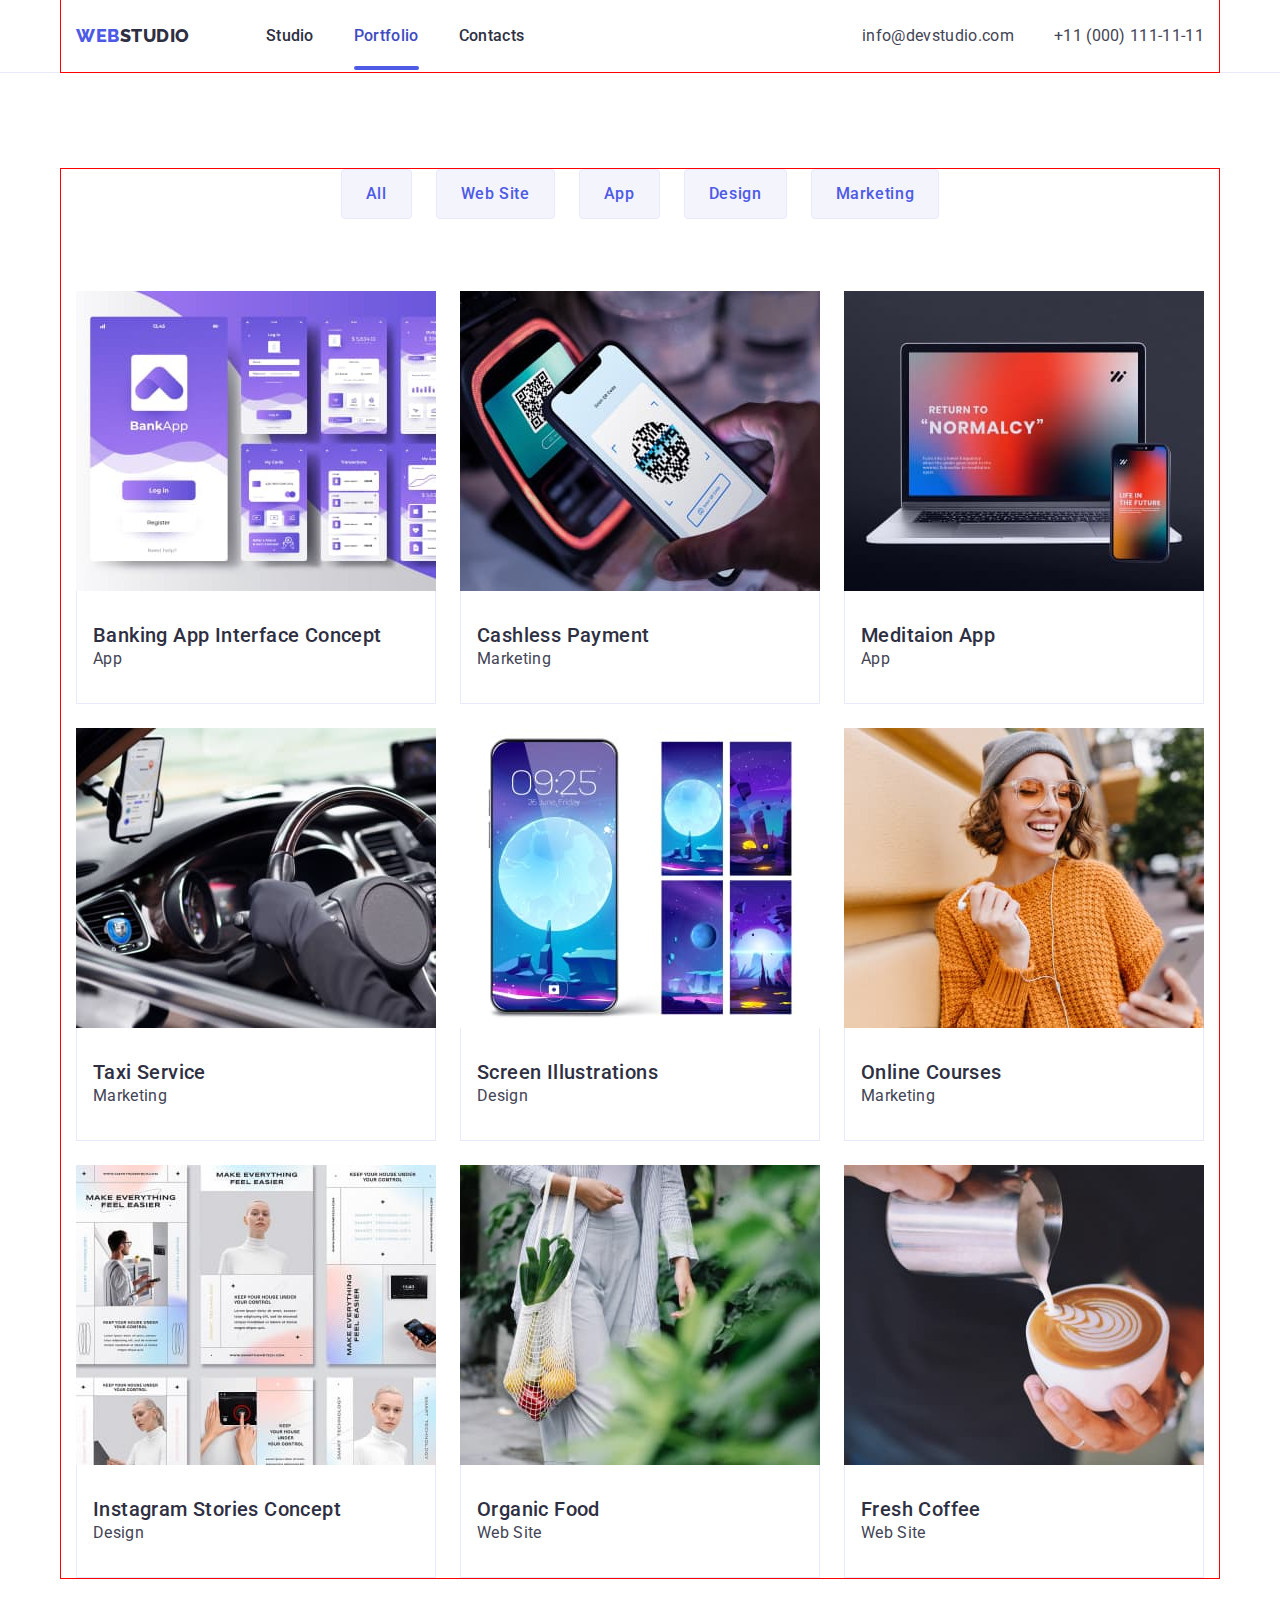
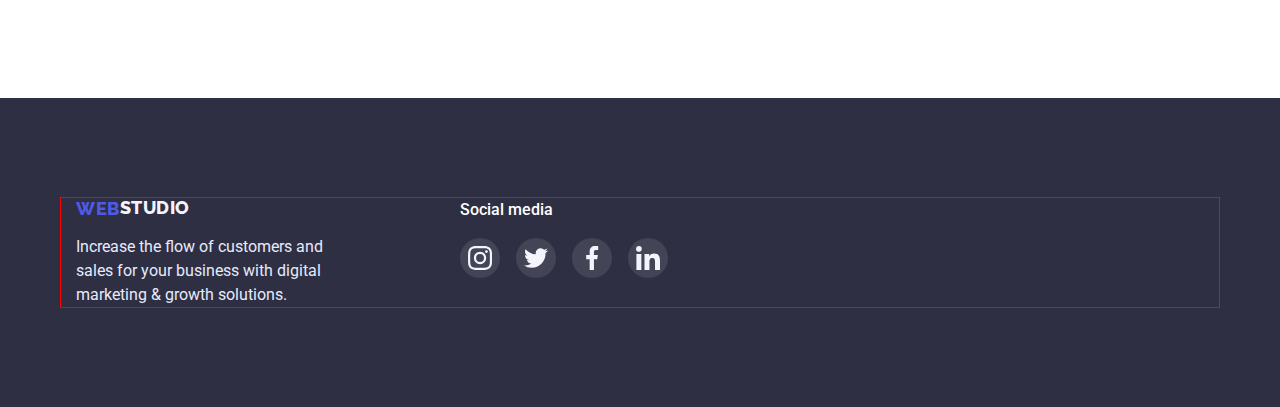
==== portfolio.html @ 139f3792 "Initial commit" ====
<!DOCTYPE html>
<html lang="en">
	<head>
		<meta charset="UTF-8" />
		<meta http-equiv="X-UA-Compatible" content="IE=edge" />
		<meta name="viewport" content="width=device-width, initial-scale=1.0" />
		<link rel="preconnect" href="https://fonts.googleapis.com" />
		<link rel="preconnect" href="https://fonts.gstatic.com" crossorigin />
		<link
			href="https://fonts.googleapis.com/css2?family=Raleway:wght@800&family=Roboto:wght@400;500;700;900&display=swap"
			rel="stylesheet"
		/>
		<link
			href="
		https://cdn.jsdelivr.net/npm/modern-normalize@1.1.0/modern-normalize.min.css
		"
			rel="stylesheet"
		/>

		<link rel="stylesheet" href="./css/styles.css" />
		<title>Portfolio</title>
	</head>
	<body>
		<!-- heder -->
		<header class="header-topline">
			<div class="container blok-header">
				<nav class="navigation">
					<div class="blok-logo">
						<a href="./index.html" class="logo link">Web<span>Studio</span> </a>
					</div>
					<ul class="nav-list">
						<li><a href="./index.html" class="nav-link link"> Studio</a></li>
						<li><a href="" class="nav-link current link">Portfolio </a></li>
						<li><a href="" class="nav-link link">Contacts </a></li>
					</ul>
				</nav>
				<address class="contact">
					<ul class="contact-list">
						<li><a href="mailto:info@devstudio.com" class="contact-link link"> info@devstudio.com</a></li>
						<li><a href="tel:+110001111111" class="contact-link link"> +11 (000) 111-11-11</a></li>
					</ul>
				</address>
			</div>
		</header>
		<main class="main-portfolio">
			<!-- section -->
			<section class="main-list">
				<div class="container">
					<h1 hidden>portfolio</h1>
					<ul class="list-button">
						<li class="button-item">
							<button type="button" class="button-text"> All</button>
						</li>
						<li class="button-item">
							<button type="button" class="button-text">Web Site </button>
						</li>
						<li class="button-item">
							<button type="button" class="button-text">App </button>
						</li>
						<li class="button-item">
							<button type="button" class="button-text"> Design</button>
						</li>
						<li class="button-item">
							<button type="button" class="button-text"> Marketing</button>
						</li>
					</ul>
					<!-- project -->

					<ul class="project-list">
						<li class="project-item">
							<a href="" class="overlay-box">
								<div class="overlay-blok">
									<img src="./images/row1_1.jpg" alt="banking" width="360" height="300" class="project-pic" />
									<p class="overlay"
										>14 Stylish and User-Friendly App Design Concepts · Task Manager App · Calorie Tracker App · Exotic
										Fruit Ecommerce App · Cloud Storage App
									</p>
								</div>
								<div class="blok-text">
									<h3 class="project-subtitle">Banking App Interface Concept</h3>
									<p class="project-text">App</p>
								</div>
							</a>
						</li>
						<li class="project-item">
							<a href="" class="overlay-box">
								<div class="overlay-blok">
									<img src="./images/row1_2.jpg" alt="cash" width="360" height="300" class="project-pic" />
									<p class="overlay"
										>14 Stylish and User-Friendly App Design Concepts · Task Manager App · Calorie Tracker App · Exotic
										Fruit Ecommerce App · Cloud Storage App</p
									>
								</div>

								<div class="blok-text">
									<h3 class="project-subtitle">Cashless Payment</h3>
									<p class="project-text">Marketing</p>
								</div>
							</a>
						</li>
						<li class="project-item">
							<a href="" class="overlay-box">
								<div class="overlay-blok">
									<img src="./images/row1_3.jpg" alt="meditaion" width="360" height="300" class="project-pic" />
									<p class="overlay"
										>14 Stylish and User-Friendly App Design Concepts · Task Manager App · Calorie Tracker App · Exotic
										Fruit Ecommerce App · Cloud Storage App</p
									>
								</div>

								<div class="blok-text">
									<h3 class="project-subtitle">Meditaion App</h3>
									<p class="project-text">App</p>
								</div>
							</a>
						</li>
						<li class="project-item">
							<a href="" class="overlay-box">
								<div class="overlay-blok">
									<img src="./images/row2_1.jpg" alt="car" width="360" height="300" class="project-pic" />
									<p class="overlay"
										>14 Stylish and User-Friendly App Design Concepts · Task Manager App · Calorie Tracker App · Exotic
										Fruit Ecommerce App · Cloud Storage App</p
									>
								</div>

								<div class="blok-text">
									<h3 class="project-subtitle">Taxi Service</h3>
									<p class="project-text">Marketing</p>
								</div>
							</a>
						</li>
						<li class="project-item">
							<a href="" class="overlay-box">
								<div class="overlay-blok">
									<img src="./images/row2_2.jpg" alt="Screen" width="360" height="300" class="project-pic" />
									<p class="overlay"
										>14 Stylish and User-Friendly App Design Concepts · Task Manager App · Calorie Tracker App · Exotic
										Fruit Ecommerce App · Cloud Storage App</p
									>
								</div>

								<div class="blok-text">
									<h3 class="project-subtitle">Screen Illustrations</h3>
									<p class="project-text">Design</p>
								</div>
							</a>
						</li>
						<li class="project-item">
							<a href="" class="overlay-box">
								<div class="overlay-blok">
									<img src="./images/row2_3.jpg" alt="gierl" width="360" height="300" class="project-pic" />
									<p class="overlay"
										>14 Stylish and User-Friendly App Design Concepts · Task Manager App · Calorie Tracker App · Exotic
										Fruit Ecommerce App · Cloud Storage App</p
									>
								</div>

								<div class="blok-text">
									<h3 class="project-subtitle">Online Courses</h3>
									<p class="project-text">Marketing</p>
								</div>
							</a>
						</li>
						<li class="project-item">
							<a href="" class="overlay-box">
								<div class="overlay-blok">
									<img src="./images/row3_1.jpg" alt="Instagram" width="360" height="300" class="project-pic" />
									<p class="overlay"
										>14 Stylish and User-Friendly App Design Concepts · Task Manager App · Calorie Tracker App · Exotic
										Fruit Ecommerce App · Cloud Storage App</p
									>
								</div>

								<div class="blok-text">
									<h3 class="project-subtitle">Instagram Stories Concept</h3>
									<p class="project-text">Design</p>
								</div>
							</a>
						</li>
						<li class="project-item">
							<a href="" class="overlay-box">
								<div class="overlay-blok">
									<img src="./images/row3_2.jpg" alt="Food" width="360" height="300" class="project-pic" />
									<p class="overlay"
										>14 Stylish and User-Friendly App Design Concepts · Task Manager App · Calorie Tracker App · Exotic
										Fruit Ecommerce App · Cloud Storage App</p
									>
								</div>

								<div class="blok-text">
									<h3 class="project-subtitle">Organic Food</h3>
									<p class="project-text">Web Site</p>
								</div>
							</a>
						</li>
						<li class="project-item">
							<a href="" class="overlay-box">
								<div class="overlay-blok">
									<img src="./images/row3_3.jpg" alt="Coffee" width="360" height="300" class="project-pic" />
									<p class="overlay"
										>14 Stylish and User-Friendly App Design Concepts · Task Manager App · Calorie Tracker App · Exotic
										Fruit Ecommerce App · Cloud Storage App</p
									>
								</div>

								<div class="blok-text">
									<h3 class="project-subtitle">Fresh Coffee</h3>
									<p class="project-text">Web Site</p>
								</div>
							</a>
						</li>
					</ul>
				</div>
			</section>
		</main>
		<!-- Page footer -->
		<footer class="blok-footer">
			<div class="container">
				<div class="blok-logo-social">
					<div>
						<div class="logo-blok">
							<a href="./index.html" class="footer-logo link">Web<span class="footer-link">Studio</span> </a>
						</div>
						<p class="footer-text">
							Increase the flow of customers and sales for your business with digital marketing & growth solutions.
						</p>
					</div>

					<div class="footer-social">
						<h2 class="footer-title">Social media</h2>
						<ul class="footer-list">
							<li class="footer-item">
								<a href="" class="footer-icon">
									<svg class="icon-social" width="24" height="24">
										<use href="./images/icons.svg#icon-instagram"></use>
									</svg>
								</a>
							</li>
							<li class="footer-item">
								<a href="" class="footer-icon">
									<svg class="icon-social" width="24" height="24">
										<use href="./images/icons.svg#icon-twitter"></use>
									</svg>
								</a>
							</li>
							<li class="footer-item">
								<a href="" class="footer-icon">
									<svg class="icon-social" width="24" height="24">
										<use href="./images/icons.svg#icon-facebook"></use>
									</svg>
								</a>
							</li>
							<li class="footer-item">
								<a href="" class="footer-icon">
									<svg class="icon-social" width="24" height="24">
										<use href="./images/icons.svg#icon-linkedin"></use>
									</svg>
								</a>
							</li>
						</ul>
					</div>
				</div>
			</div>
		</footer>
	</body>
</html>
---- css/styles.css ----
:root {
	--main-text-color: #ffffff;
	--title-text-color: #2e2f42;
	--subtitle-text-color: #434455;
}

body {
	font-family: "Roboto", sans-serif;
	font-style: normal;
	color: var(--main-text-color);
	background-color: #ffffff;
}

ul,
li {
	text-decoration: none;
	list-style: none;
	margin: 0;
	margin: 0;
	padding-left: 0;
}
h1,
h2,
h3,
h4,
h5,
h6,
p {
	margin: 0;
	margin: 0;
}
.section {
	padding-top: 120px;
	padding-bottom: 120px;
}
.link {
	text-decoration: none;
	list-style: none;
}
img {
	display: block;
	max-width: 100%;
	height: auto;
}
.header-topline {
	box-sizing: border-box;
	background: var(--main-text-color);
	border-bottom: 1px solid #e7e9fc;
}
.container {
	width: 1158px;
	margin: 0 auto;
	outline: 1px solid red;
	padding-left: 15px;
	padding-right: 15px;
}
.blok-header {
	display: flex;
}

.navigation {
	display: flex;
	align-items: center;
}
.nav-list {
	display: flex;
	padding: 0px;
	gap: 40px;
	position: relative;
	padding: 24px 0; 
}
span {
	line-height: 1.33;
	color: var(--title-text-color);
}

.logo {
	font-family: "Raleway", sans-serif;
	font-weight: 800;
	font-size: 18px;
	line-height: 1.6;
	letter-spacing: 0.03em;
	text-transform: uppercase;
	color: #4d5ae5;
	align-items: center;
	margin-right: 76px;
}

.nav-link {
	font-weight: 500;
	font-size: 16px;
	line-height: 1.5;
	letter-spacing: 0.02em;
	color: var(--title-text-color);
	padding-top: 24px;
	padding-bottom: 24px;
	transition-property: color;
	transition-duration: 250ms;
	transition-timing-function: cubic-bezier(0.4, 0, 0.2, 1);
	transition-delay: 250ms;
	position: relative;
	
}

.nav-link:hover,
.nav-link:focus {
	color: #4d5ae5;
	

}
.current {
	color:rgba(64, 75, 191, 1);
	padding: 24px 0px;
	
	
}
.current::after {
	content:"";
	display: block;
	width: 100%;
	height: 4px;
	background-color: #4d5ae5;
	border-radius: 2px;
	position: absolute; 
	left: 0;
	bottom: -1px;
	

}

.contact {
	margin-left: auto;
}
.contact-list {
	display: flex;
	gap: 40px;
}
.contact-link {
	display: block;
	font-style: normal;
	font-weight: 400;
	font-size: 16px;
	line-height: 1.5;
	letter-spacing: 0.02em;
	color: var(--subtitle-text-color);
	padding-top: 24px;
	padding-bottom: 24px;
	transition-property: color;
	transition-duration: 250ms;
	transition-timing-function: cubic-bezier(0.4, 0, 0.2, 1);
	transition-delay: 250ms;
}

.contact-link:hover,
.contact-link:focus {
	color: #404bbf;
}

/* section-hero */

.hero-title {
	font-weight: 700;
	font-size: 56px;
	line-height: 1.07;
	text-align: center;
	letter-spacing: 0.02em;
	color: var(--main-text- color);
	width: 496px;
	margin-left: auto;
	margin-right: auto;
}

.hero-section {
	padding-top: 188px;
	padding-bottom: 188px;
	background-image: linear-gradient(rgba(46, 47, 66, 0.7), rgba(46, 47, 66, 0.7)), url("../images/people-office.jpg");
	background-repeat: no-repeat;
	background-position: center;
	background-size: 1440px;
}

.button {
	border: none;
	font: inherit;
	font-family: "Roboto", sans-serif;
	font-weight: 500;
	font-size: 16px;
	line-height: 1.5;
	gap: 10px;
	align-items: center;
	letter-spacing: 0.04em;
	color: #ffffff;
	cursor: pointer;
	background: #4d5ae5;
	box-shadow: 0px 4px 4px rgba(0, 0, 0, 0.15);
	border-radius: 4px;
	min-width: 169px;
	padding: 16px 32px;
	margin-top: 48px;
	transition-property: color, background;
	transition-duration: 250ms, 250ms;
	transition-timing-function: cubic-bezier(0.4, 0, 0.2, 1), cubic-bezier(0.4, 0, 0.2, 1);
	transition-delay: 250ms, 250ms;
}

.button:hover,
.button:focus {
	color: #ffffff;
	background: #404bbf;
}
.btn-blok {
	display: flex;
	justify-content: center;
	flex-direction: row;
}

/* modal */
.backdrop {
	display: flex;
	background: rgba(46, 47, 66, 0.4);
	position: fixed;
	top: 0;
	left: 0;
	width: 100%;
	height: 100%;
	z-index: 100;
	opacity: 1;
	transition: opacity 250ms cubic-bezier(0.4, 0, 0.2, 1); 
	
}


.backdrop.is-hidden {
	opacity: 0;
	pointer-events: none;
}
.backdrop.is-hidden.modal {
	transform: translate(-50%, -50%) scale(1.1);
}
.modal {
	background: #FCFCFC;
	box-shadow: 0px 1px 1px rgba(0, 0, 0, 0.14), 0px 1px 3px rgba(0, 0, 0, 0.12), 0px 2px 1px rgba(0, 0, 0, 0.2);
	border-radius: 4px;
	width: 407px;
	height: 576px;
	position: absolute;
	top: 50%;
	left: 50%;
	transform: translate(-50%, -50%) scale(1);
	transition: transform 250ms cubic-bezier(0.4, 0, 0.2, 1);
	
}
.modal-btn {
	position: absolute;
	left: 360px;	
	top: 24px;
	box-sizing: border-box;
	cursor: pointer;
	border-radius: 50%;
	background: #E7E9FC;
	border: 1px solid rgba(0, 0, 0, 0.1);
	min-width: 24px;
	padding: 8px;
	transition-property: background;
	transition-duration: 250ms;
	transition-timing-function: cubic-bezier(0.4, 0, 0.2, 1);
	
}

.modal-btn:hover,
.modal-btn:focus {
background: #404BBF;

}

.icon-close-black {
	fill: #2E2F42;
	display: flex;
	justify-content: center;
	align-items: center;
	width: 100%;
	height: 100%;
	transition-property: fill;
	transition-duration: 250ms;
	transition-timing-function: cubic-bezier(0.4, 0, 0.2, 1);
		
	
}

.icon-close-black:hover,
.icon-close-black:focus {
	
fill: #e7e9fc;

}
/* feature */

.feature-title {
	position: absolute;
	width: 1px;
	height: 1px;
	margin: -1px;
	border: 0;
	padding: 0;
	white-space: nowrap;
	clip-path: inset(100%);
	clip: rect(0 0 0 0);
	overflow: hidden;
}
.feature-list {
	display: flex;
	flex-direction: row;
}
.feature-item {
	display: flex;
	flex-direction: column;
	align-items: flex-start;
	padding: 0px;
	gap: 8px;
}
.feature-item:not(:last-child) {
	margin-right: 24px;
}
.feature-icon {
	fill: #f4f4fd, #2e2f42, #4d5ae5;
}
.blok-feature-icon {
	width: 264px;
	height: 112px;
	box-sizing: border-box;
	background: #f4f4fd;
	border-radius: 4px;
	display: flex;
	justify-content: center;
	align-items: center;
}

.feature-subtitle {
	font-weight: 500;
	font-size: 20px;
	line-height: 1.2;
	letter-spacing: 0.02em;
	color: var(--title-text-color);
}
.feature-text {
	font-weight: 400;
	font-size: 16px;
	line-height: 1.5;
	letter-spacing: 0.02em;
	color: var(--subtitle-text-color);
}

/* section-activity */

.section-activity {
	padding-bottom: 120px;
}
.activity-title {
	font-weight: 700;
	font-size: 36px;
	line-height: 1.11;
	color: var(--title-text-color);
	text-align: center;
	letter-spacing: 0.02em;
	text-transform: capitalize;
	margin-bottom: 72px;
}
.activity-list {
	display: flex;
	flex-direction: row;
	align-items: flex-start;
	padding: 0px;
}

.activity-item {
	display: flex;
	flex-direction: column;
	align-items: flex-start;
	padding: 0px;
}
.activity-item:not(:last-child) {
	margin-right: 24px;
}

.activity-pic {
	background-blend-mode: soft-light, normal;
	border: 1px solid #e7e9fc;
}

/* section-team */
.social {
	outline: 1px solid red;
	display: flex;
	gap: 24px;
}
.team-title {
	font-weight: 700;
	font-size: 36px;
	line-height: 1.11;
	color: var(--title-text-color);
	text-align: center;
	letter-spacing: 0.02em;
	text-transform: capitalize;
	margin-bottom: 72px;
}

.team-light-bg {
	background: #f4f4fd;
}
.team-list {
	display: flex;
}
.team-inner {
	background: #ffffff;
	box-shadow: 0px 1px 6px rgba(46, 47, 66, 0.08), 0px 1px 1px rgba(46, 47, 66, 0.16), 0px 2px 1px rgba(46, 47, 66, 0.08);
	border-radius: 0px 0px 4px 4px;
	display: flex;
	flex-direction: column;
	align-items: center;
}
.team-text {
	padding: 32px 16px;
}
.team-inner:not(:last-child) {
	margin-right: 24px;
}

.team-subtitle {
	font-weight: 500;
	font-size: 20px;
	line-height: 1.2;
	color: var(--title-text-color);
	display: flex;
	justify-content: center;
	padding-bottom: 8px;
}

.team-item {
	font-weight: 400;
	font-size: 16px;
	line-height: 1.5;
	color: var(--subtitle-text-color);
	display: flex;
	justify-content: center;
	align-items: center;
	padding-bottom: 8px;
}

.team-social {
	width: 40px;
	height: 40px;
	box-sizing: border-box;
	background: #4d5ae5;
	display: flex;
	justify-content: center;
	align-items: center;
	border-radius: 50%;
}


.team-icon {
	fill: #f4f4fd;
	width: 100%;
	height: 100%;
	display: flex;
	justify-content: center;
	align-items: center;
	border-radius: 50%;
	transition-property: background;
	transition-duration: 250ms;
	transition-timing-function: cubic-bezier(0.4, 0, 0.2, 1);
	
}

.team-icon:hover,
.team-icon:focus {
	background: #404bbf;
}

/* customers */
.customers {
	padding-top: 130px;
}
.customers-title {
	font-family: "Roboto";
	font-style: normal;
	font-weight: 700;
	font-size: 36px;
	line-height: 1.11;
	color: #2e2f42;
	text-align: center;
	letter-spacing: 0.02em;
	text-transform: capitalize;
	margin-bottom: 72px;
}

.customers-list {
	display: flex;
	gap: 24px;
}
.customers-item {
	width: 168px;
	height: 88px;
	box-sizing: border-box;
	display: flex;
	justify-content: center;
	align-items: center;
	fill: #8e8f99;
}

.customers-icon {
	fill: #8e8f99;
	border: 1px solid #8e8f99;
	border-radius: 4px;
	width: 100%;
	height: 100%;
	display: flex;
	justify-content: center;
	align-items: center;
	transition-property: fill, border, border-radius;
	transition-duration: 250ms, 250ms, 250ms;
	transition-timing-function: cubic-bezier(0.4, 0, 0.2, 1), cubic-bezier(0.4, 0, 0.2, 1), cubic-bezier(0.4, 0, 0.2, 1);
	
}
.customers-icon:hover,
.customers-icon:focus {
	fill: #404bbf;
	border: 1px solid #404bbf;
	border-radius: 4px;
	fill: #404bbf;
}

/* footer */
.blok-logo-social {
	display: flex;
}
.logo-blok {
	margin-bottom: 16px;
}
.footer-logo {
	font-family: "Raleway", sans-serif;
	font-weight: 800;
	font-size: 18px;
	line-height: 1.17;
	display: flex;
	align-items: center;
	letter-spacing: 0.03em;
	text-transform: uppercase;
	color: #4d5ae5;
}

.footer-link {
	font-family: "Raleway", sans-serif;
	font-weight: 800;
	font-size: 18px;
	line-height: 1.16;
	display: flex;
	align-items: center;
	letter-spacing: 0.03em;
	text-transform: uppercase;
	color: #f4f4fd;
}

.footer-text {
	font-weight: 400;
	font-size: 16px;
	line-height: 1.5;
	color: #e7e9fc;
	width: 264px;
}
.blok-footer {
	background: #2e2f42;
	padding-top: 100px;
	padding-bottom: 100px;
}

.footer-title {
	font-family: "Roboto";
	font-style: normal;
	font-weight: 500;
	font-size: 16px;
	line-height: 1.5;
	color: #ffffff;
	margin-bottom: 16px;
}
.footer-social {
	margin-left: 120px;
}
.footer-list {
	display: flex;
	gap: 16px;
}
.footer-item {
	width: 40px;
	height: 40px;
	display: flex;
	justify-content: center;
	align-items: center;
	background: #434455;
	border-radius: 50%;
}


.icon-social {
	display: flex;
}



.footer-icon {
	fill: #f4f4fd;
	width: 100%;
	height: 100%;
	display: flex;
	justify-content: center;
	align-items: center;
	border-radius: 50%;
	transition-property: background;
	transition-duration: 250ms;
	transition-timing-function: cubic-bezier(0.4, 0, 0.2, 1);
	}

.footer-icon:hover,
.footer-icon:focus {
	background: #31d0aa;
	}
/* portfolio */
/* top-line */
/* section */
/* button */

.main-list {
	padding-top: 96px;
	padding-bottom: 120px;
}
.list-button {
	display: flex;
	flex-direction: row;
	align-items: flex-start;
	padding: 0px;
	gap: 24px;
	justify-content: center;
	margin-bottom: 72px;
}

.button-text {
	font-family: inherit;
	font-style: normal;
	font-weight: 500;
	font-size: 16px;
	line-height: 1.5;
	display: flex;
	align-items: center;
	text-align: center;
	letter-spacing: 0.04em;
	color: #4d5ae5;
	flex: none;
	order: 0;
	flex-grow: 0;
	background: #f4f4fd;
	border: 1px solid #e7e9fc;
	border-radius: 4px;
	padding: 12px 24px;
	transition-property: background, box-shadow, border-color, color;
	transition-duration: 250ms;
	transition-timing-function: cubic-bezier(0.4, 0, 0.2, 1);
}
.button-text:hover,
.button-text:focus {
	background: #404bbf;
	box-shadow: 0px 3px 1px rgba(0, 0, 0, 0.1), 0px 2px 1px rgba(0, 0, 0, 0.08), 0px 2px 2px rgba(0, 0, 0, 0.12);
	border-radius: 4px;
	border-color: #404bbf;
	color: #ffffff;
}

.project-list {
	display: flex;
	flex-wrap: wrap;
	gap: 24px;
	list-style: none;
}

.project-item {
	flex-basis: calc((100% - 48px) / 3);
	transition-property: background, box-shadow;
	transition-duration: 250ms, 250ms;
	transition-timing-function: cubic-bezier(0.4, 0, 0.2, 1), cubic-bezier(0.4, 0, 0.2, 1);
	transition-delay: 250ms, 250ms;
}

.project-item:hover,
.project-item:focus {
	background: #ffffff;
	box-shadow: 0px 1px 6px rgba(46, 47, 66, 0.08), 0px 1px 1px rgba(46, 47, 66, 0.16), 0px 2px 1px rgba(46, 47, 66, 0.08);
}

.overlay {
	font-style: normal;
	font-weight: 400;
	font-size: 16px;
	line-height: 24px;
	letter-spacing: 0.02em;
	color: #f4f4fd;
	padding: 40px 32px 164px 32px;
	position: absolute;
	background: #4d5ae5;
	mix-blend-mode: normal;
	width: 100%;
	top: 0;
	left: 0;
	transform: translate(0, 100%);
	transition: 250ms linear transform;
}

.overlay-blok {
	position: relative;
	overflow: hidden;
	
	
}

.overlay-box {
text-decoration: none;
}

.overlay-box:hover .overlay,
.overlay-box:focus .overlay 
{
	transform: translate(0, 0);
}

.project-subtitle {
	font-weight: 500;
	font-size: 20px;
	line-height: 1.2;
	letter-spacing: 0.02em;
	color: var(--title-text-color);
	
}

.project-text {
	font-weight: 400;
	font-size: 16px;
	line-height: 1.5;
	letter-spacing: 0.02em;
	color: var(--subtitle-text-color);
}

.blok-text {
	padding-top: 32px;
	padding-bottom: 32px;
	padding-left: 16px;
	border-bottom: 1px solid #e7e9fc;
	border-left: 1px solid #e7e9fc;
	border-right: 1px solid #e7e9fc;
}
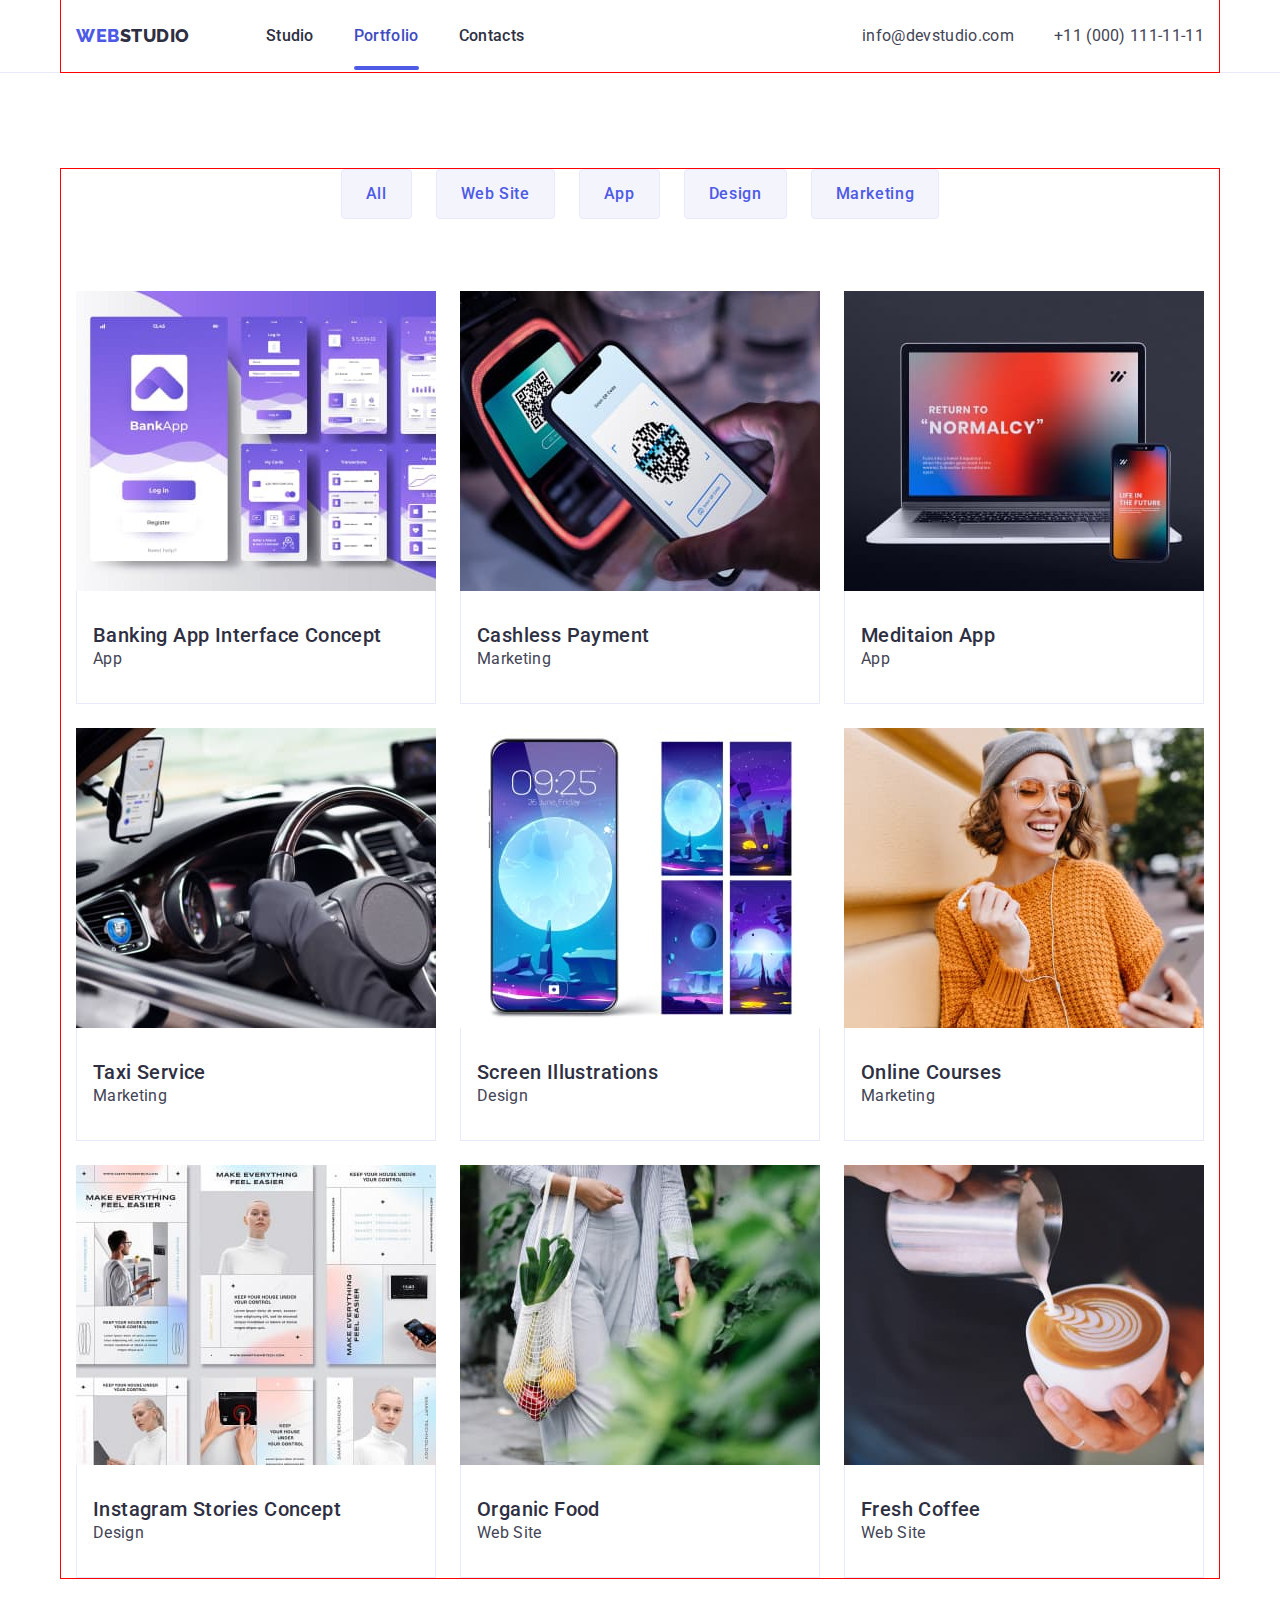
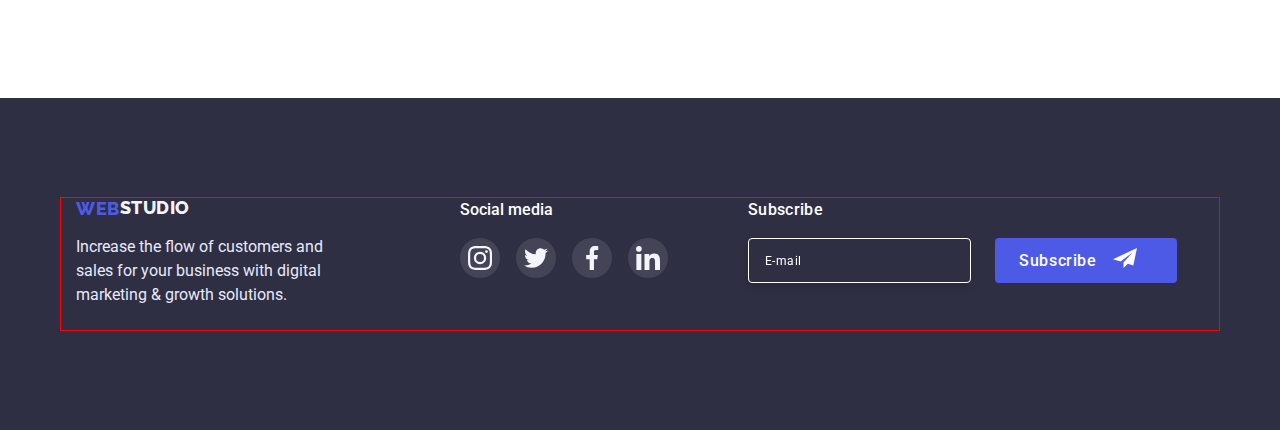
==== commit 56326a9b: "dz6_v1" ====
--- a/portfolio.html
+++ b/portfolio.html
@@ -260,6 +260,28 @@
 							</li>
 						</ul>
 					</div>
+					<form class="input-email" autocomplete="off">
+						<p class="form-text">Subscribe</p>
+						<div class="footer-form">
+							<input
+								aria-label="Email"
+								type="email"
+								name="user-email"
+								class="footer-form-input"
+								required
+								placeholder="E-mail"
+							/>
+
+							<button type="submit" class="footer-form-sumbit">
+								Subscribe
+								<span class="footer-form-icon">
+									<svg class="form-icon" width="24" height="24">
+										<use href="./images/symbol-defs6.svg#icon-Frame"></use>
+									</svg>
+								</span>
+							</button>
+						</div>
+					</form>
 				</div>
 			</div>
 		</footer>
--- a/css/styles.css
+++ b/css/styles.css
@@ -248,6 +248,7 @@
 	left: 50%;
 	transform: translate(-50%, -50%) scale(1);
 	transition: transform 250ms cubic-bezier(0.4, 0, 0.2, 1);
+	padding: 72px 24px 24px 24px ;
 	
 }
 .modal-btn {
@@ -291,8 +292,153 @@
 .icon-close-black:focus {
 	
 fill: #e7e9fc;
-
-}
+}
+/* modal form */
+
+.modal-form-title {
+	padding-bottom: 16px;
+	font-weight: 500;
+	font-size: 16px;
+	line-height: 1.5;
+	text-align: center;
+	letter-spacing: 0.02em;
+	color: #2E2F42;
+
+}
+ 
+.modal-form{
+	display: flex;
+	flex-direction: column;
+}
+.modal-form-input {
+	width: 100%;
+	height: 40px;
+	border-radius: 4px;
+	border: solid 1px;
+	padding-left: 38px;
+	color: #000;
+	font-size: 16px;
+	font-weight: 500;
+
+
+}
+  
+.modal-label {
+	display: block;
+	font-weight: 400;
+	font-size: 12px;
+	line-height: 1.17;
+	letter-spacing: 0.04em;
+	color: #8E8F99;
+ }
+ .modal-form-field {
+	margin-bottom: 4px;
+ }
+.modal-form-icon {
+	display: block;
+	position: relative;
+	transition:border-color 250ms cubic-bezier(0.4, 0, 0.2, 1);
+}
+.modal-icon {
+	display: block;
+	position: absolute;
+	top: 50%;
+	left: 16px;
+	transform: translateY(-50%);
+	transition: fill 250ms cubic-bezier(0.4, 0, 0.2, 1); 
+}
+.modal-form-input:focus {
+	outline: none; 
+	border-color: rgba(64, 75, 191, 1);
+}
+.modal-form-input:focus + .modal-icon {
+	fill: rgba(64, 75, 191, 1);
+}
+.modal-form-textarea {
+	width: 100%;
+	height: 100px;
+	padding: 8px 24px 16px 24px;
+	resize: none;
+	border-radius: 4px;
+	transition: border-color 250ms cubic-bezier(0.4, 0, 0.2, 1);
+
+}
+.modal-form-textarea:focus {
+	border-color:rgba(64, 75, 191, 1);
+	outline: none;
+
+}
+
+.modal-form-textarea::placeholder {
+	font-size: 12px;
+	color: rgba(46, 47, 66, 0.4);
+}
+.modal-form-chek-desc {
+	display: flex;
+	align-items: center;
+	font-size: 14px;
+}
+
+.visually-hidden { 
+	position: absolute;
+	width: 1px;
+	height: 1px;
+	margin: -1px;
+	border: 0;
+	padding: 0;
+	white-space: nowrap;
+	clip-path: inset(100%);
+	clip: rect(0 0 0 0);
+	overflow: hidden;
+}
+
+.icon-chek {
+	display: block;	
+	border: 1px solid #2E2F42;
+	border-radius: 2px;
+	margin-right: 8px;
+	transition:  background-color 250ms cubic-bezier(0.4, 0, 0.2, 1); 
+	fill: #f4f4fd;
+		}
+
+.checkbox:checked + .modal-form-chek-desc .modal-chek-icon .icon-chek {
+	background-color: rgba(64, 75, 191, 1);
+	border: 1px solid rgba(64, 75, 191, 1);
+	
+}
+
+.modal-form-sumbit.modal-form-sumbit {
+	align-self: center;
+	border: none;
+	font: inherit;
+	font-family: "Roboto", sans-serif;
+	font-weight: 500;
+	font-size: 16px;
+	line-height: 1.5;
+	gap: 10px;
+	align-items: center;
+	letter-spacing: 0.04em;
+	color: #ffffff;
+	cursor: pointer;
+	background: #4d5ae5;
+	box-shadow: 0px 4px 4px rgba(0, 0, 0, 0.15);
+	border-radius: 4px;
+	min-width: 169px;
+	padding: 16px 32px;
+	margin-top: 24px;
+	transition-property: color, background;
+	transition-duration: 250ms, 250ms;
+	transition-timing-function: cubic-bezier(0.4, 0, 0.2, 1), cubic-bezier(0.4, 0, 0.2, 1);
+	transition-delay: 250ms, 250ms;
+}
+
+.modal-form-sumbit.modal-form-sumbit:focus {
+	color: #ffffff;
+	background: #404bbf;
+}
+
+
+
 /* feature */
 
 .feature-title {
@@ -623,7 +769,82 @@
 .footer-icon:hover,
 .footer-icon:focus {
 	background: #31d0aa;
-	}
+		}
+
+
+		/* FORM FOOTER */
+
+.input-email {
+	padding: 0px 159px 132px 80px;
+	width: 453px;
+	height: 80px;
+}
+.form-text {
+	font-family: 'Roboto';
+	font-style: normal;
+	font-weight: 500;
+	font-size: 16px;
+	line-height: 1.5;
+	letter-spacing: 0.02em;
+	color: #FFFFFF;
+	padding-bottom: 16px;
+
+}
+.footer-form-input {
+	border: 1px solid #FFFFFF;
+	filter: drop-shadow(0px 4px 4px rgba(0, 0, 0, 0.15));
+	border-radius: 4px;		
+	background-color: #2E2F42;
+	resize: none;
+	padding-left: 16px;
+}
+
+
+.footer-form-input::placeholder {
+	font-weight: 400;
+	font-size: 12px;
+	line-height: 2px;
+	display: flex;
+	align-items: center;
+	letter-spacing: 0.04em;
+	color: #FFFFFF;
+}
+
+
+.footer-form-sumbit {
+	font-family: 'Roboto';
+	font-style: normal;
+	font-weight: 500;
+	font-size: 16px;
+	line-height: 1.5;
+	display: flex;
+	align-items: center;
+	text-align: center;
+	letter-spacing: 0.04em;
+	color: #FFFFFF;
+	cursor: pointer;
+	background: #4D5AE5;
+	border: none;
+	border-radius: 4px;
+	flex-direction: row;
+	justify-content: center;
+	margin-left: 24px;
+	padding: 8px 16px 8px 24px;
+	transition: background 250ms cubic-bezier(0.4, 0, 0.2, 1);
+}
+
+.footer-form-sumbit:hover,
+.footer-form-sumbit:focus {
+	background: #31d0aa;
+}
+
+.footer-form-icon {
+	padding-left: 16px;
+	padding-right: 24px;
+}
+.footer-form {
+	display: flex;
+}
 /* portfolio */
 /* top-line */
 /* section */
